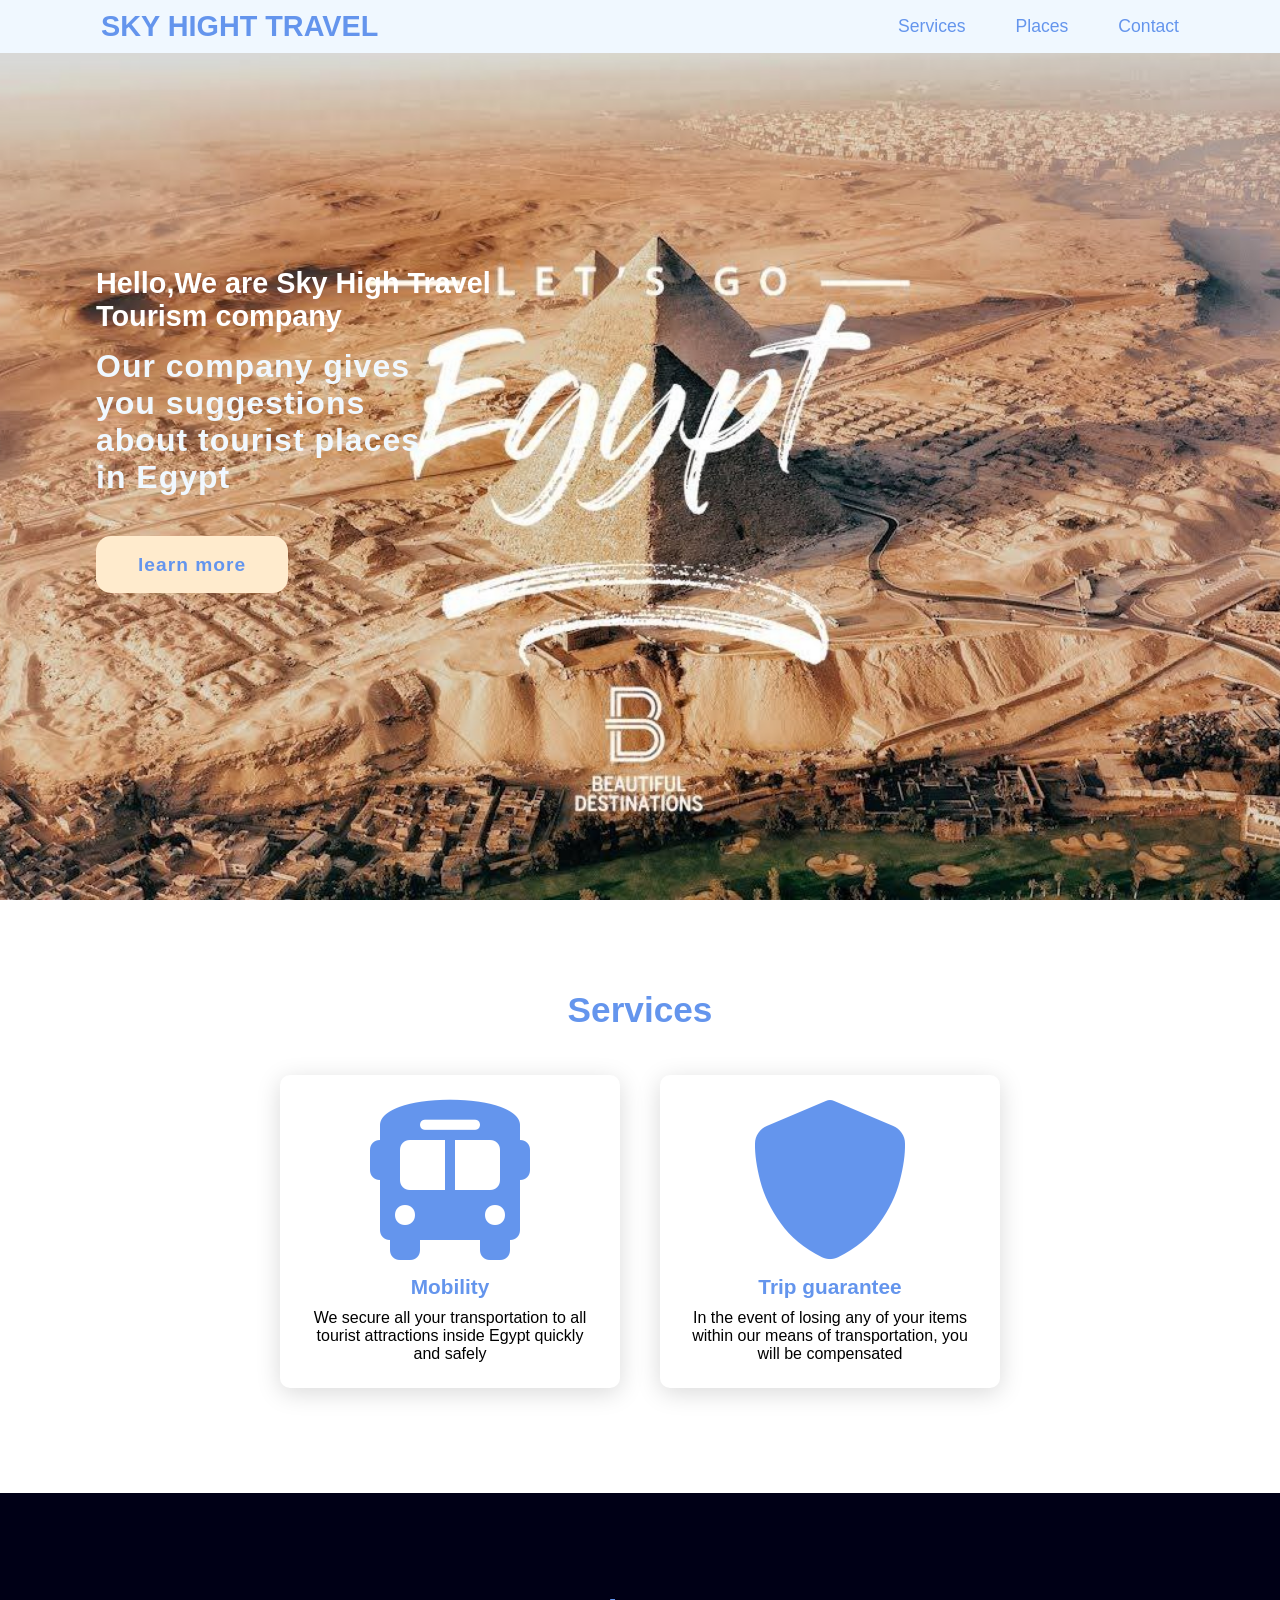
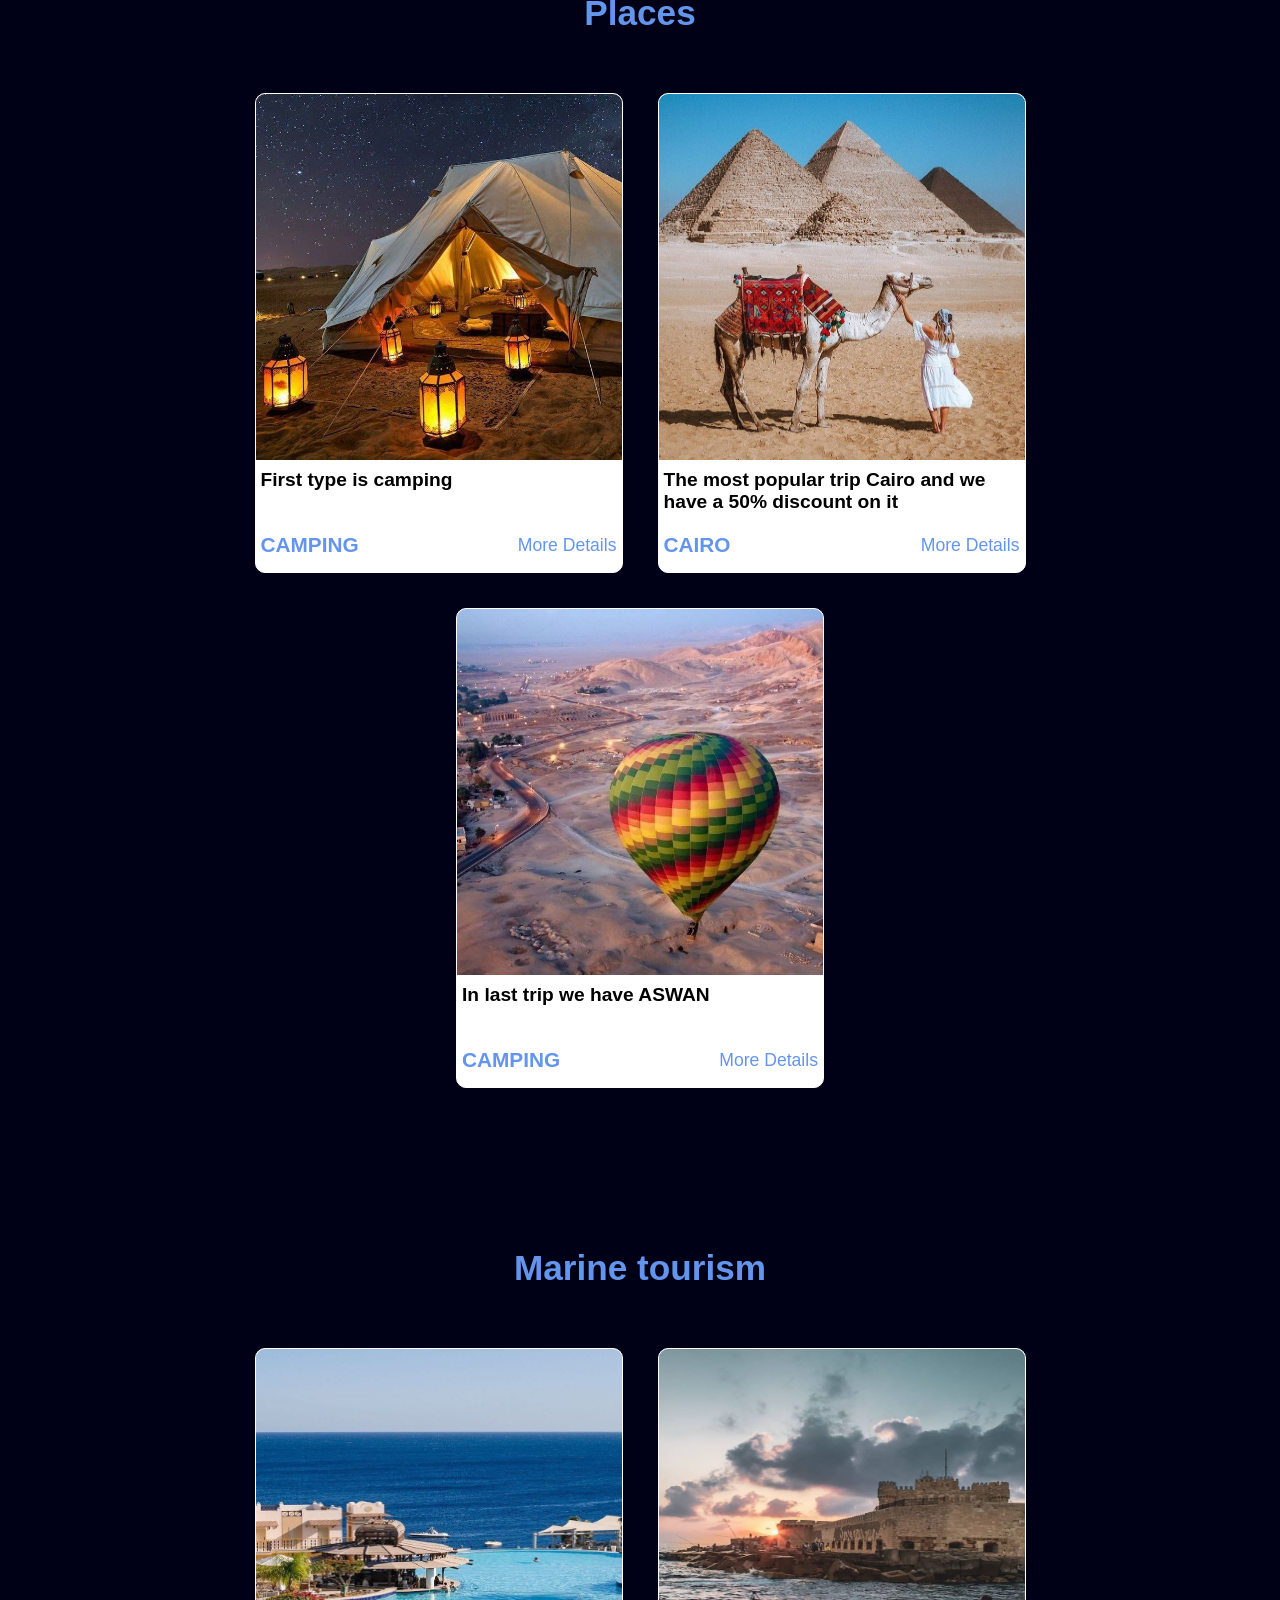
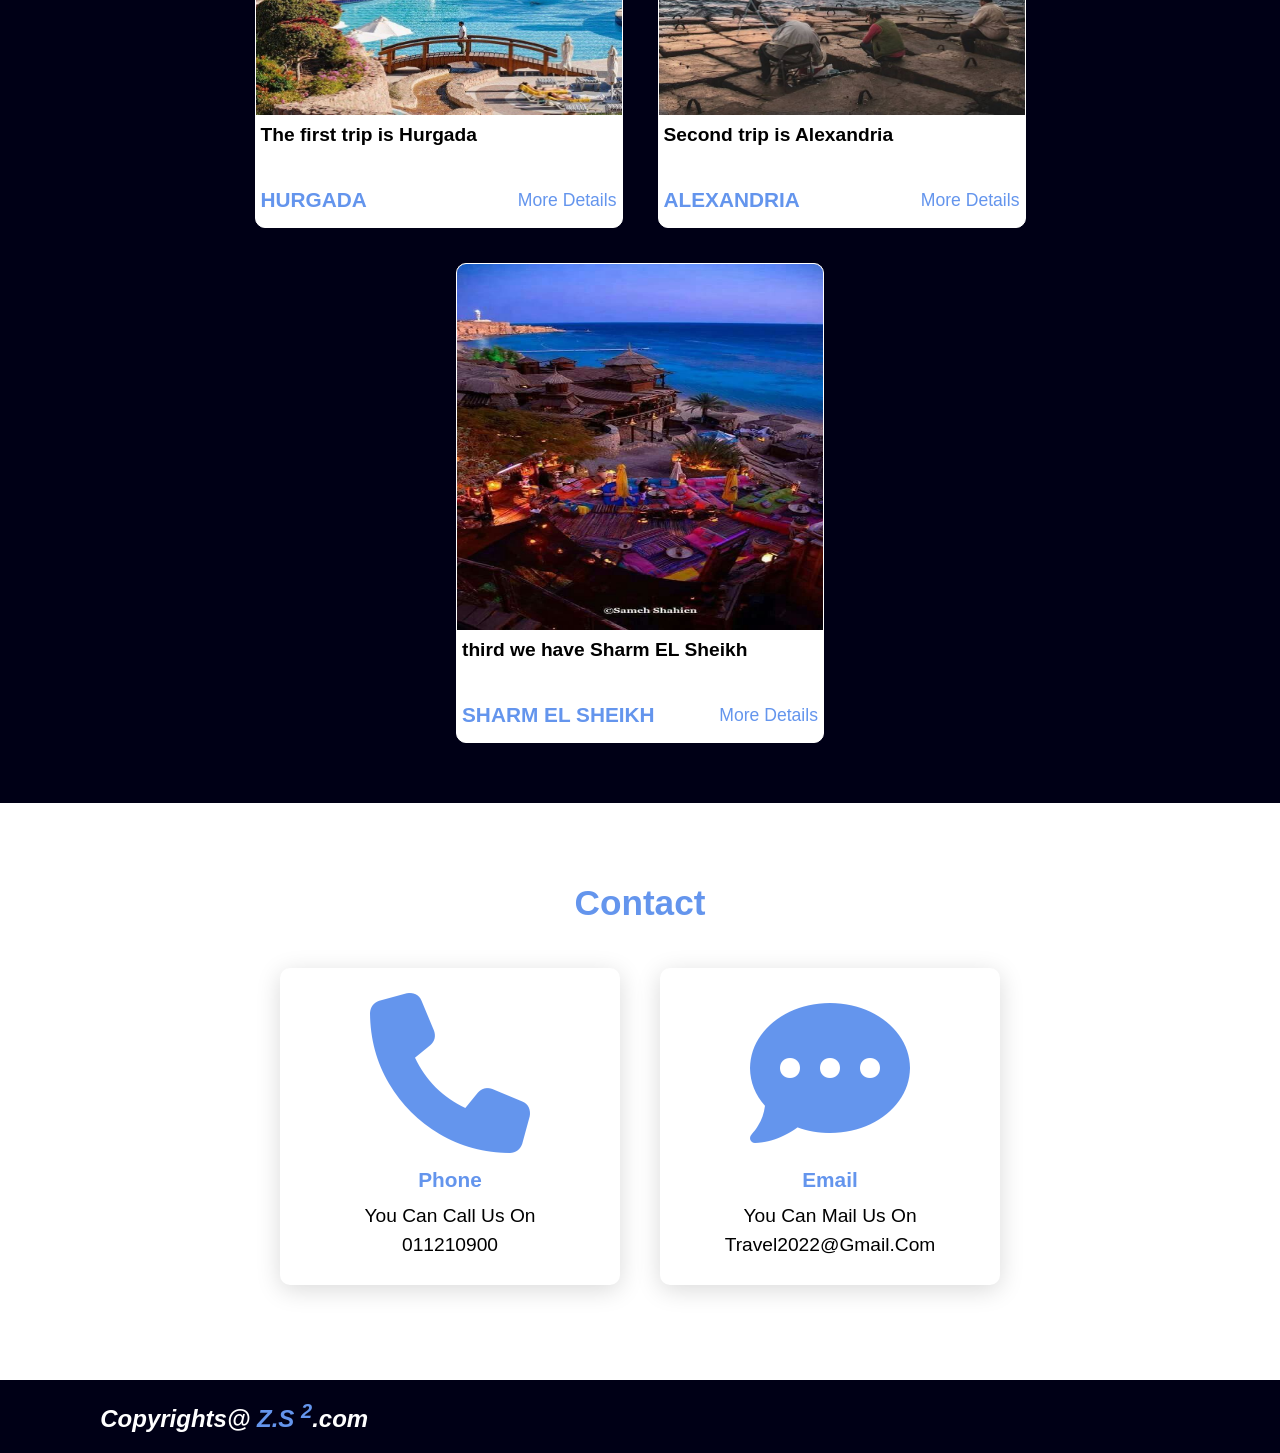
==== index.html @ 7848387f "Add files via upload" ====
<!DOCTYPE html>
<html lang="en">
<head>
    <link rel="stylesheet" href="css/stylee.css">
    <link rel="stylesheet" href="https://cdnjs.cloudflare.com/ajax/libs/font-awesome/6.4.0/css/all.min.css" integrity="sha512-iecdLmaskl7CVkqkXNQ/ZH/XLlvWZOJyj7Yy7tcenmpD1ypASozpmT/E0iPtmFIB46ZmdtAc9eNBvH0H/ZpiBw==" crossorigin="anonymous" referrerpolicy="no-referrer" />
    <meta charset="UTF-8">
    <meta name="viewport" content="width=device-width, initial-scale=1.0">
    <title>Sky Hight</title>
</head>
<body>
        <!-- header -->
    <div class="header">
        <nav>
            <div class="logo">
                <a href="video.html" title="click on logo"> Sky Hight travel </a>
            </div>
            <div class="links">
                <ul>
                    <li><a href="#Services"> Services</a></li>
                    <li><a href="#Places"> Places</a></li>
                    <li><a href="#Contact"> Contact</a></li>
                </ul>
            </div>
        </nav>
    </div>
    <!-- main -->
    <div class="section1">
        <div class="content">
            <h2>Hello,We are Sky High Travel <br>
                Tourism company</h2>
            <h3>Our company gives
                you suggestions about
                tourist places in Egypt</h3>
            <a href="video.html">learn more </a>
        </div>
    </div>
    <div class="section2">
        <div class="Services" id="Services">
        <h2 class="title">Services</h2>
            <div class="content2">
                <div class="card">
                    <div class="icon"><i class="fa fa-bus"></i></div>
                    <div class="info">
                        <h4>Mobility</h4>
                        <p>We secure all your transportation to all tourist attractions inside Egypt quickly and safely</p>
                    </div>
                </div>
                    
                    <div class="card">
                        <div class="icon"><i class="fa-solid fa-shield"></i></div>
                        <div class="info">
                            <h4>Trip guarantee</h4>
                            <p>In the event of losing any of your items within our means of transportation, you will be compensated</p>
                        </div>
                    </div>
                    
                </div>
        </div>
    </div>
    <div class="section3">
        <div class="places"id= "Places">
            <h2>Places</h2>
            <div class="content3">
                <div class="card2">
                    <div class="img"><img src="img/camp.jpg" alt="jpg"></div>
                    <p>First type is camping
                        <br><span>.</span>
                    </p>
                    <div class="info1">
                        <h3>camping</h3>
                        <h4>more details</h4>
                    </div>
                </div>
                <div class="card2">
                    <div class="img"><img src="img/prymids.jpg" alt="jpg"></div>
                    <p>The most popular trip Cairo and we have a 50% discount on it</p>
                    <div class="info1">
                        <h3>CAIRO</h3>
                        <h4>more details</h4>
                    </div>
                </div>
                <div class="card2">
                    <div class="img"><img src="img/aswan.jpg" alt="jpg"></div>
                    <p>In last trip we have ASWAN 
                        <br> <span>.</span>
                    </p>
                    <div class="info1">
                        <h3>camping</h3>
                        <h4>more details</h4>
                    </div>
                </div>
            </div>
        </div>
    </div>
    <div class="section3">
        <div class="places"id= "Places">
            <h2>Marine tourism</h2>
            <div class="content3">
                <div class="card2">
                    <div class="img"><img src="img/hrgada.jpg" alt="jpg"></div>
                    <p>The first trip is Hurgada
                        <br><span>.</span>
                    </p>
                    <div class="info1">
                        <h3>HURGADA</h3>
                        <h4>more details</h4>
                    </div>
                </div>
                <div class="card2">
                    <div class="img"><img src="img/alex.jpg" alt="jpg"></div>
                    <p>Second trip is Alexandria 
                        <br> <span>.</span>
                    </p>
                    <div class="info1">
                        <h3>ALEXANDRIA</h3>
                        <h4>more details</h4>
                    </div>
                </div>
                <div class="card2">
                    <div class="img"><img src="img/sharm.jpg" alt="jpg"></div>
                    <p>third we have Sharm EL Sheikh
                        <br> <span>.</span>
                    </p>
                    <div class="info1">
                        <h3>SHARM EL SHEIKH</h3>
                        <h4>more details</h4>
                    </div>
                </div>
            </div>
        </div>
    </div>
    <div class="section4" >
        <div class="Contact" id="Contact">
            <h2 class="title">Contact</h2>
            <div class="content2">
                <div class="card">
                    <div class="icon"><i class="fa-solid fa-phone"></i></div>
                    <div class="info">
                        <h4>Phone</h4>
                        <p id="phone">you can call us on <br>
                            011210900</p>
                    </div>
                </div>
                    
                    <div class="card">
                        <div class="icon"><i class="fa-solid fa-comment-dots"></i></div>
                        <div class="info">
                            <h4>Email</h4>
                            <p id="phone">You can mail us on
                                Travel2022@gmail.com</p>
                        </div>
                    </div>
                    
                </div>
        </div>
    </div>
    <div class="footer">
        <div class="container">
            <p>Copyrights@ <span> Z.S <sup>2</sup></span>.com</p>
        </div>
    </div>
</body>
</html>
---- css/stylee.css ----
*{
    scroll-behavior: smooth !important;
    margin: 0;
    padding: 0;
    box-sizing: border-box;
    font-family:'Poppins', sans-serif ;
    
}
body{
    scroll-behavior: smooth;
}
.header{
    background-color: aliceblue;
    z-index: 999;
    position: fixed;
    width: 100%;
}
nav{
    display: flex;
    justify-content: space-between;
    align-items: center;
    width: 85%;
    margin: auto;
    flex-wrap: wrap;
}
.logo{
    color: cornflowerblue;
    text-transform: uppercase;
    font-weight: 700;
    font-size: 1.8em;
    padding: 10px 5px;
}
.logo a{
    text-decoration: none;
    color: cornflowerblue;
}
nav ul{
    text-align: center;
    list-style: none;
    display:flex;
    flex-wrap: wrap;
    gap: 50px;
    padding: 10px 5px;
}
nav ul li a{
    color: cornflowerblue;
    text-decoration: none;
    font-weight: 500;
    font-size: 1.1em;
}
nav ul li a:hover{
    color: purple;
    border-bottom: purple 2px solid ;
}
/* end of header */
.section1{
    width: 100%;
    min-height: 100vh;
    display: flex;
    flex-wrap: wrap;
    align-items: center;
    background-image:url(../img/9.png);
    background-size: cover;
    background-position: center;
    background-attachment: fixed;
}
.content{
width: 85%;
margin: auto;
}
.content h2{
    color: white;
    font-size: 1.8em;
    margin-bottom:15px ;
}
.content h3{
    color: aliceblue;
    font-size: 2em;
    font-weight: 700;
    letter-spacing: 1px;
    width: 360px;
    margin-bottom: 40px;
}
.content a{
    color: cornflowerblue;
    background-color: blanchedalmond;
    text-decoration: none;
    font-size: 1.2em;
    font-weight: 600;
    display: inline-block;
    padding: 0.9357em 2.1875em;
    letter-spacing: 1px;
    border-radius: 15px;
    margin-bottom: 40px;
    transition: 0.7s ease;
}
.content a:hover{
    transform: scale(1.1);
    background-color: burlywood;
}
/* section 2 */
.section2{  
    width:100%;
    background-color: #fff;
}
.Services{
    margin: auto;
    width: 85%;
    padding: 90px 0px;
}
.title{
    display: flex;
    flex-wrap: wrap;
    justify-content: center;
    font-weight: 900;
    font-size: 2.2em;
    color: cornflowerblue;
    margin-bottom: 30px;
}
.icon{
    display: flex;
    flex-wrap: wrap;
    justify-content: center;
    color: cornflowerblue; 
    font-size: 10em;
    margin-bottom: 5px;
}
.card{
    background-color: #fff;
    width: 21.25em;
    box-shadow: 0 5px 25px rgba(1 1 1 / 15%);
    border-radius: 10px;
    padding: 25px;
    margin: 15px;
    transition: 0.7s ease;
}
.info h4{
    font-size: 1.3em;
    text-align: center;
    padding: 10px;
    color: cornflowerblue;
    font-weight: 700;
}
.info p{
    text-align: center;
    
}
.card:hover{
    transform: scale(1.1);
}
.content2{
    display: flex;
    flex-wrap: wrap;
    justify-content: center;
    gap: 10px;
}
/* section 3 */
.section3{ 
    padding: 100px 0 0 0;
    background-color: #000016;
}
.places{
    width: 85%;
    margin: auto;
    padding-bottom: 60px;
}
.places h2{
    color: cornflowerblue;
    text-align: center;
    font-size: 2.2em;
    font-weight: 700;
    padding-bottom: 60px;
}

.content3{
    display: flex;
    flex-wrap: wrap;
    justify-content: center;
    gap: 35px;
}
.card2{
    border: 1px solid #fff;
    border-radius: 10px;
    width: 23em;
    background-color: #fff;
    overflow: hidden;
    min-height: 14em;
    transition: 0.7s ease;
}
.img img{
width: 100%;    
aspect-ratio: 1/1;
}
.card2 p{
    padding: 5px;
    font-weight: 600;
    font-size: 1.2em;
}
.card2 p span{
    color: #fff;
}
.info1{
    display: flex;
    flex-wrap: wrap;
    align-items: center ;
    justify-content: space-between;
    padding: 15px 5px ;
}
.info1 h3{
    text-transform: uppercase;
    font-size: 1.3em;
    font-weight: 600;
    color: cornflowerblue; 
}
.info1 h4{
    color: cornflowerblue;
    text-transform: capitalize;
    font-size: 1.1em;
    font-weight: 400;
    cursor: pointer;
}
.card2:hover{
    transform: scale(1.1);
}
.card2:hover .img{
    opacity: 0.9;
}
#phone{
    line-height: 1.5em;
    text-transform: capitalize;
    font-size: 1.2em;
}
.section4{
    padding: 80px 0;

}
.footer {
    background-color: #000016;
    color: #fff;
    padding: 20px 5px;
}
.footer p{
    font-size: 1.5em;
    font-style: italic;
    font-weight: 800;
}
.footer p span{
    color: cornflowerblue;
}
.container{
    width: 85%;
    margin: auto;
}
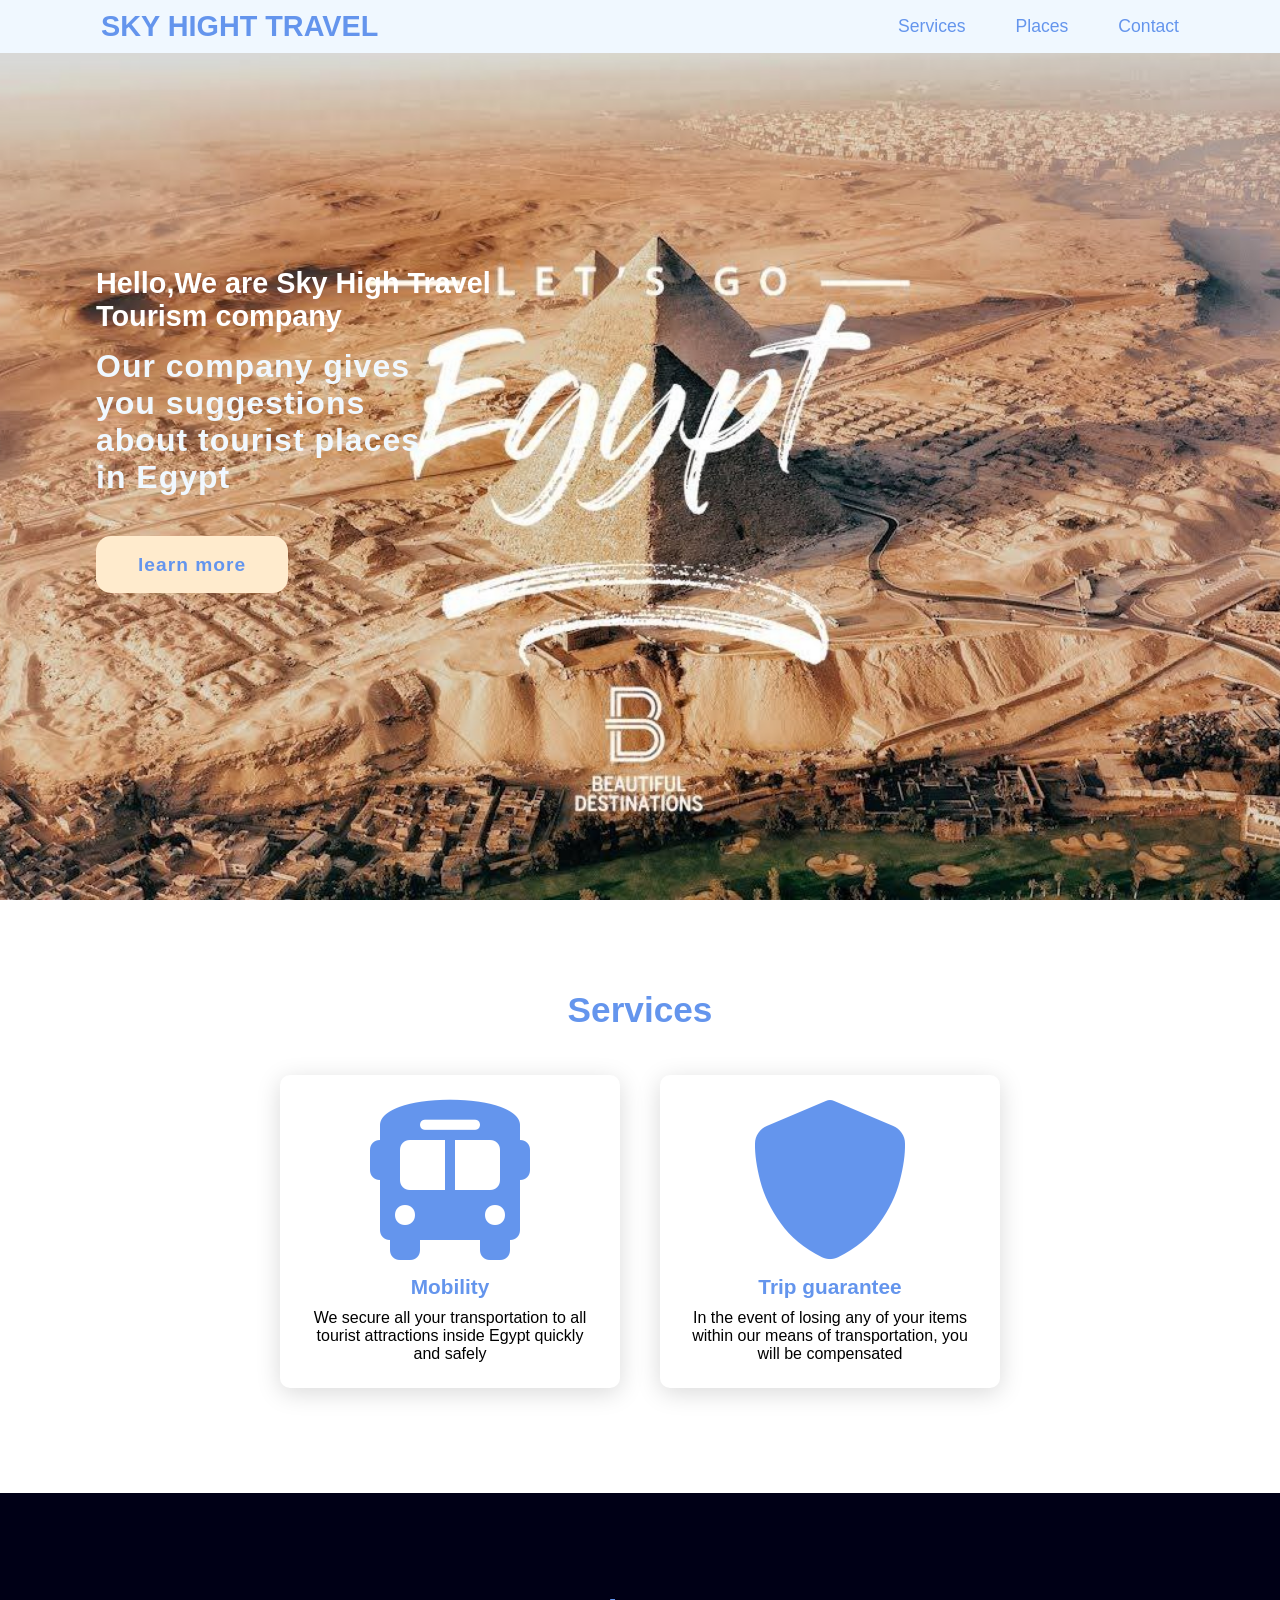
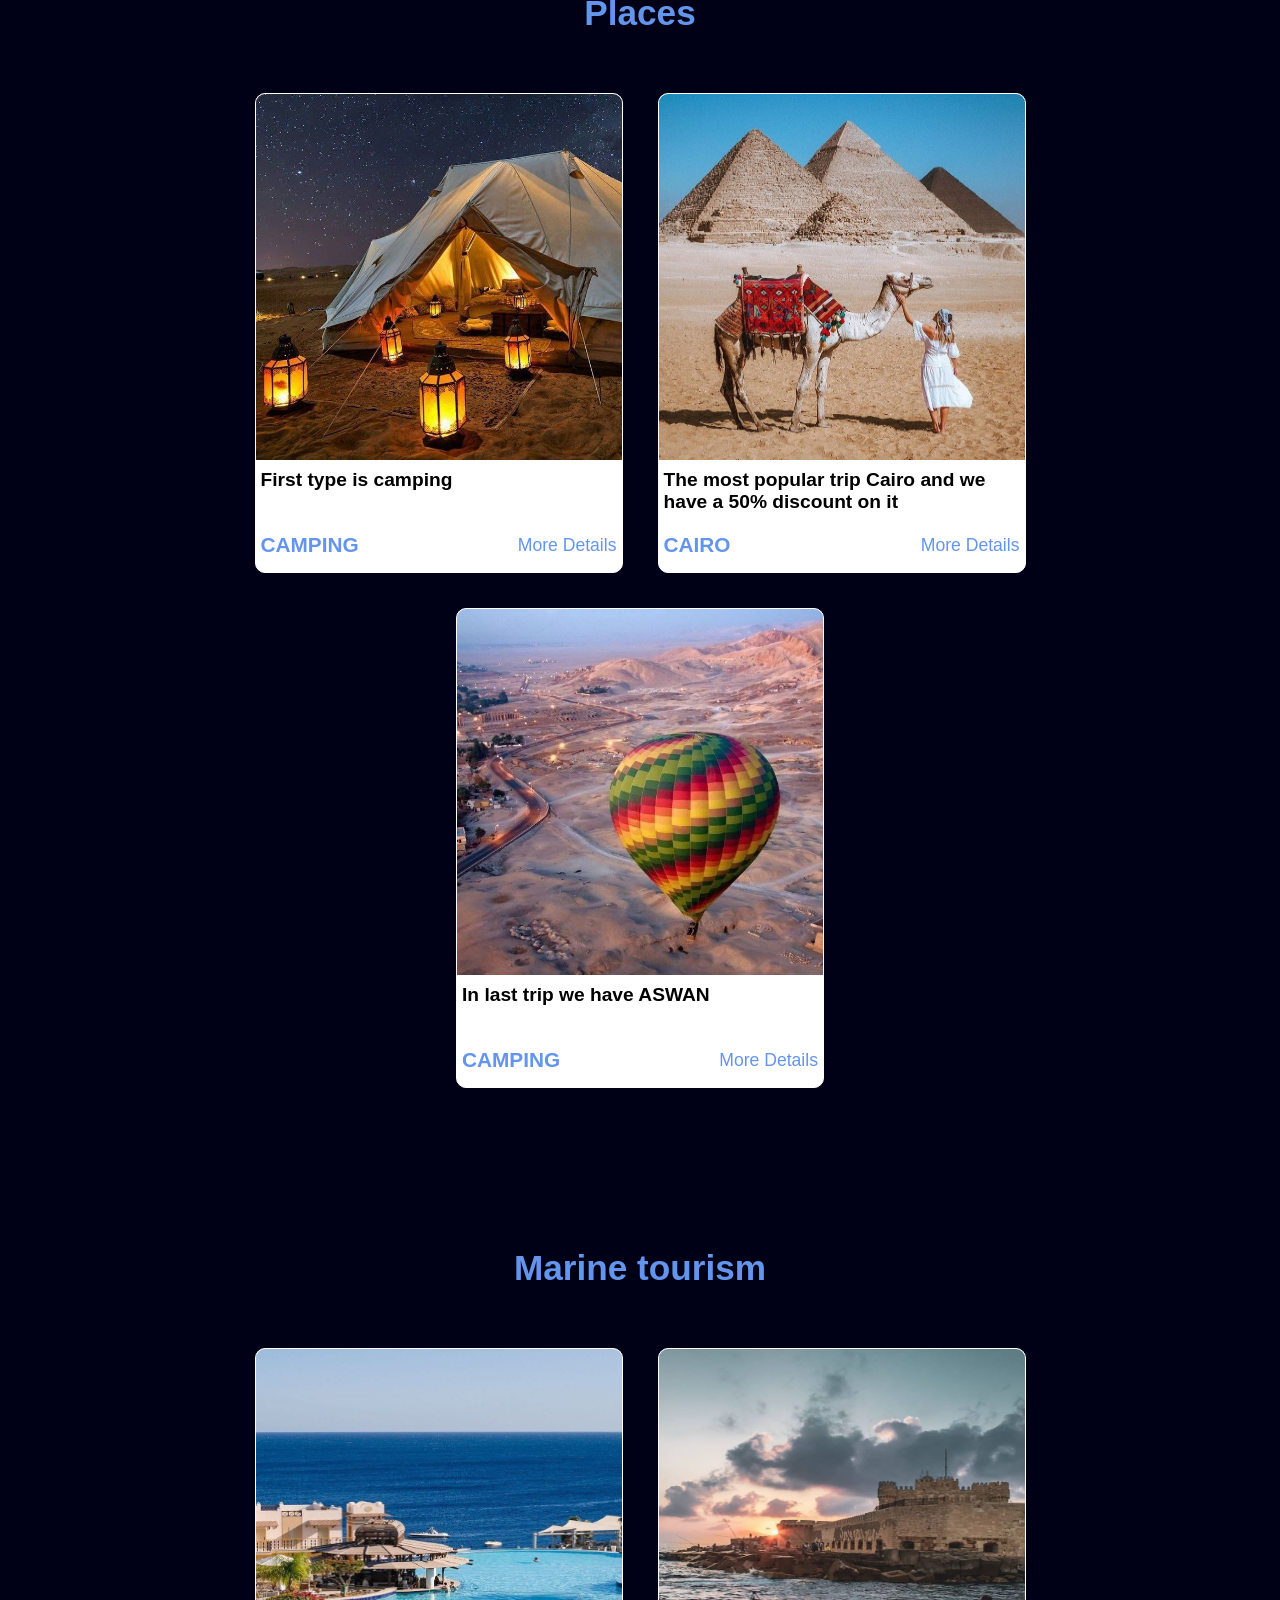
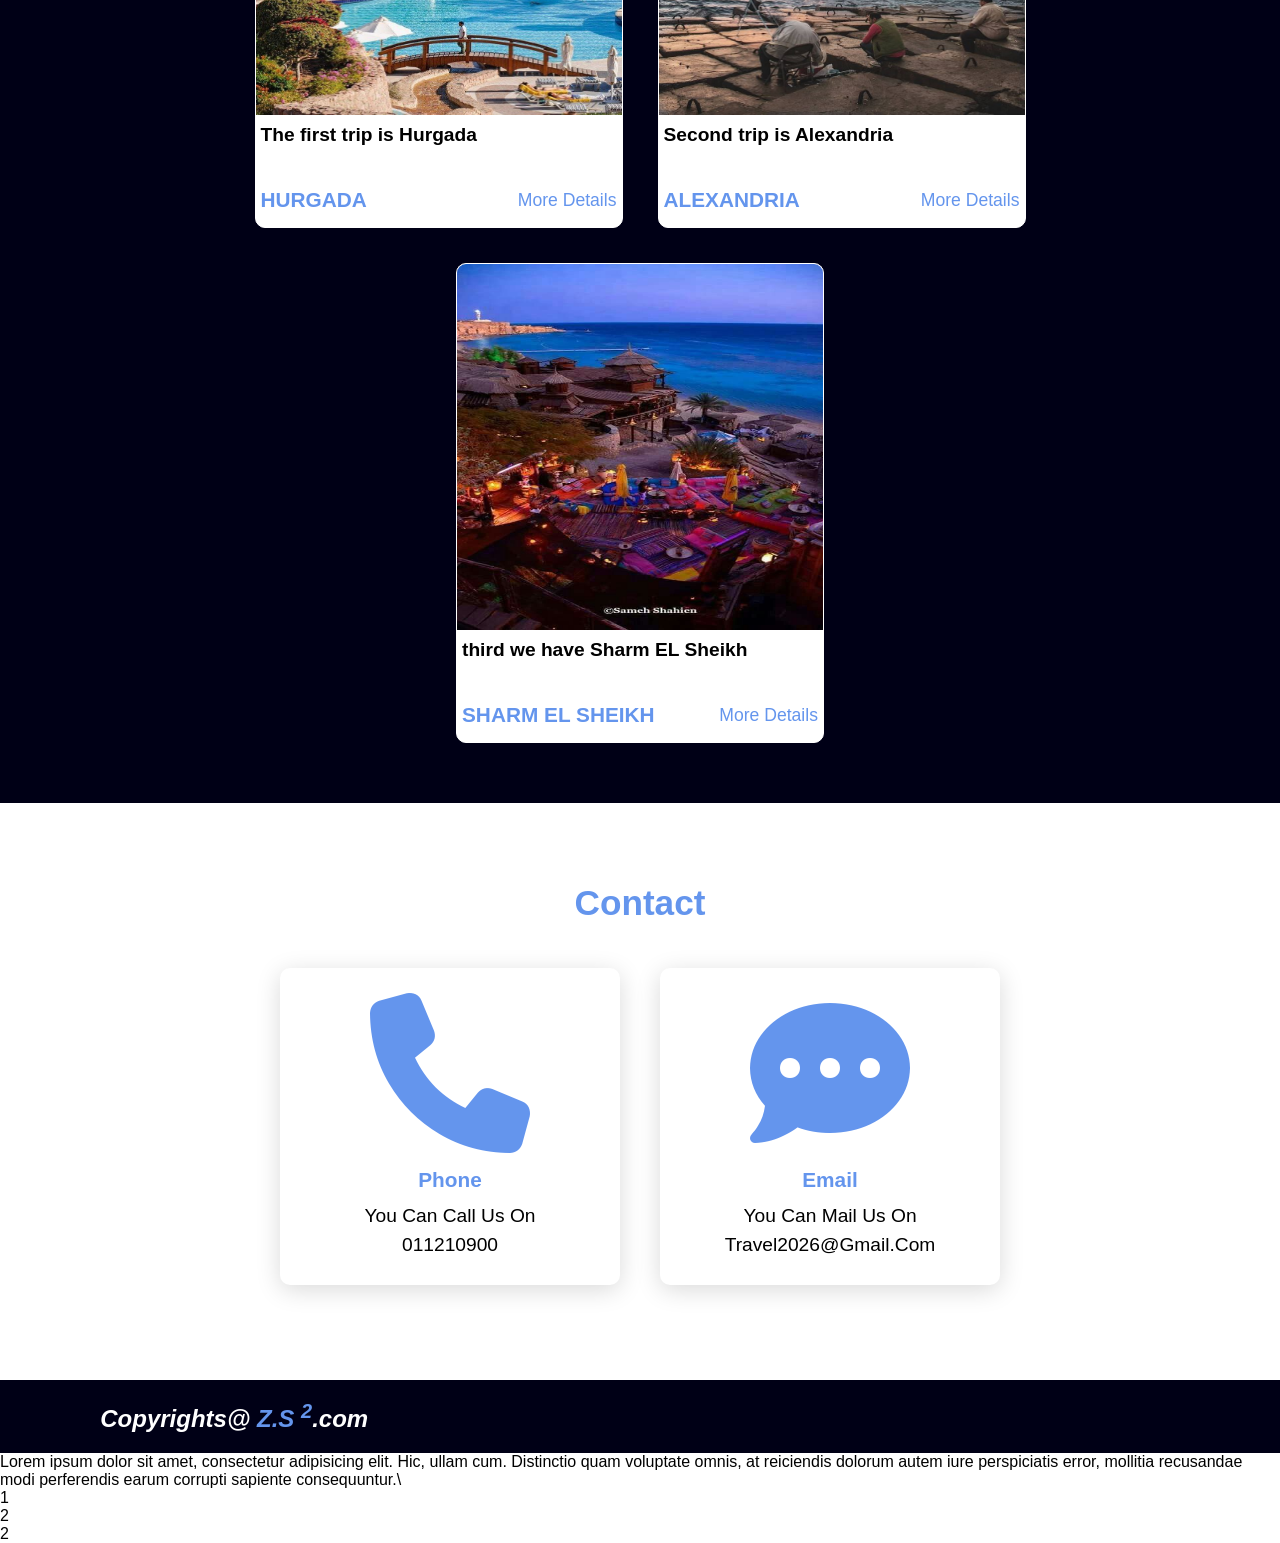
==== commit 50daf862: "refactor: move trip styles to css directory, add navigation to cairo trip, and update contact inform" ====
--- a/index.html
+++ b/index.html
@@ -71,7 +71,7 @@
                         <h4>more details</h4>
                     </div>
                 </div>
-                <div class="card2">
+                <div class="card2" onclick="window.location.href='cairo-trip.html'" >
                     <div class="img"><img src="img/prymids.jpg" alt="jpg"></div>
                     <p>The most popular trip Cairo and we have a 50% discount on it</p>
                     <div class="info1">
@@ -147,7 +147,7 @@
                         <div class="info">
                             <h4>Email</h4>
                             <p id="phone">You can mail us on
-                                Travel2022@gmail.com</p>
+                                Travel2026@gmail.com</p>
                         </div>
                     </div>
                     
@@ -159,5 +159,18 @@
             <p>Copyrights@ <span> Z.S <sup>2</sup></span>.com</p>
         </div>
     </div>
+
+    <div>
+<span>Lorem ipsum dolor sit amet, consectetur adipisicing elit. Hic, ullam cum. Distinctio quam voluptate omnis, at reiciendis dolorum autem iure perspiciatis error, mollitia recusandae modi perferendis earum corrupti sapiente consequuntur.\
+
+
+</span>
+
+<ul>
+    <li>1</li>
+    <li>2</li>
+    <li>2</li>
+</ul>
+    </div>
 </body>
 </html> 
